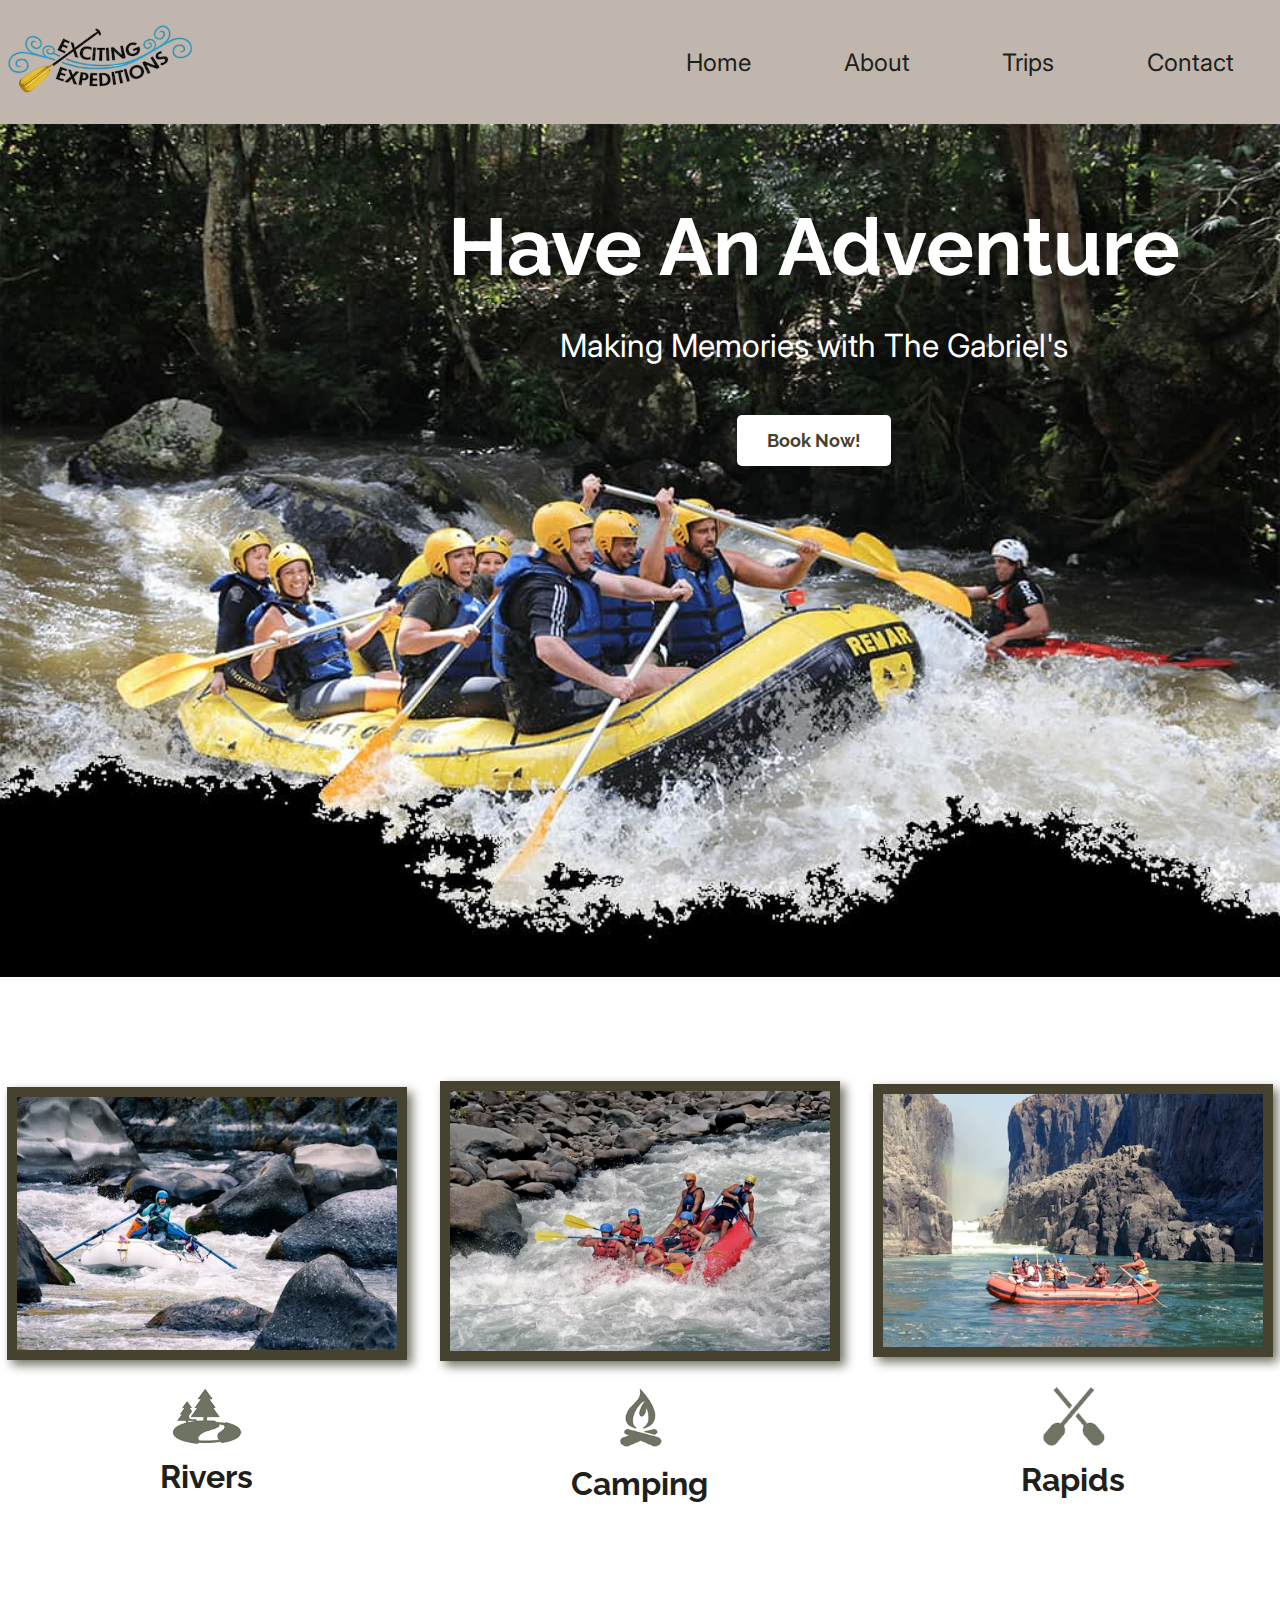
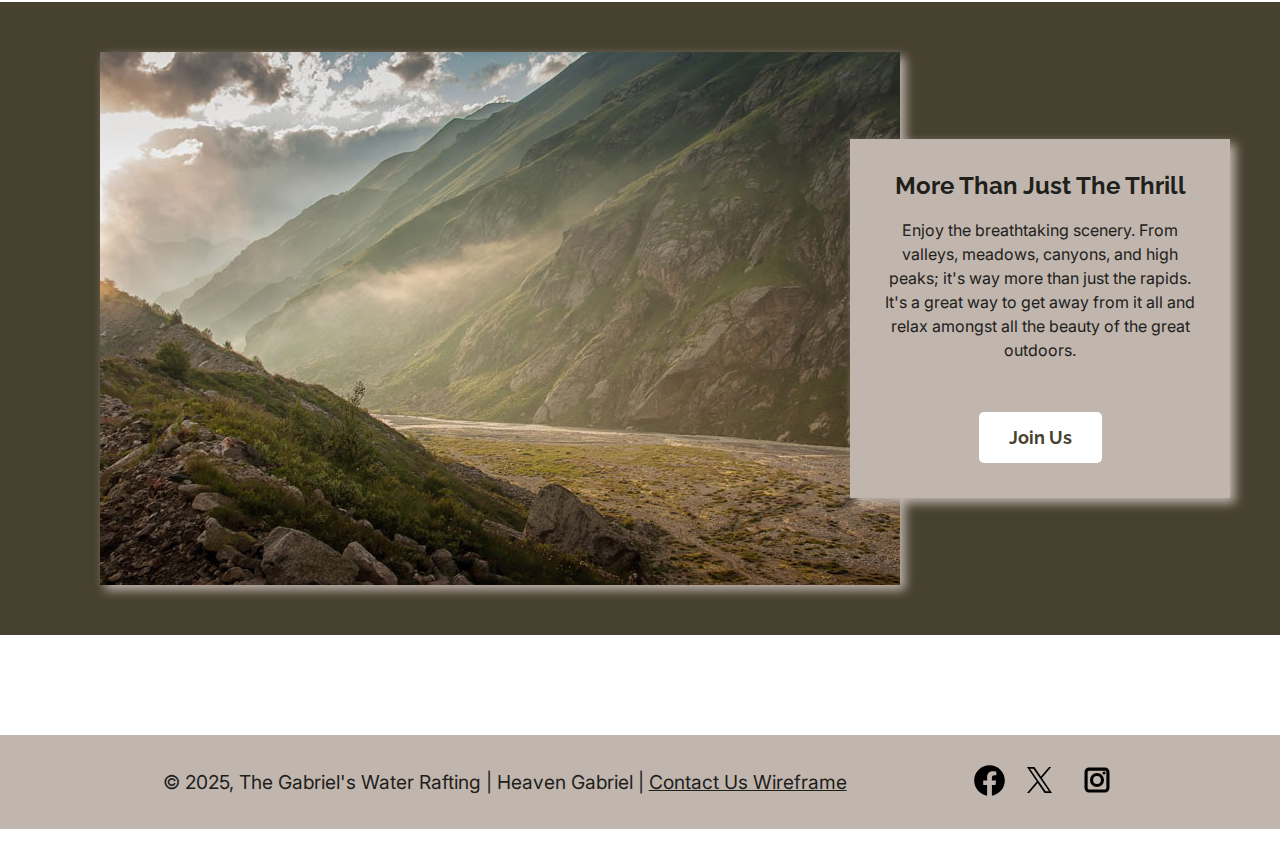
==== wwr/index.html @ 2c303a09 "feat: rafting homepage added" ====
<!DOCTYPE html>
<html lang="en">
  <head>
    <meta charset="utf-8">
    <meta name="viewport" content="width=device-width, initial-scale=1.0">
    <meta name="description" content="Heaven Gabriel's Rafting Home Page">
    <title>The Gabriel's | Home Page</title>
    <meta name="author" content="Heaven Gabriel">
    <link rel="preconnect" href="https://fonts.googleapis.com">
    <link rel="preconnect" href="https://fonts.gstatic.com" crossorigin>
    <link
      href="https://fonts.googleapis.com/css2?family=Inter:ital,opsz,wght@0,14..32,100..900;1,14..32,100..900&family=Raleway:ital,wght@0,100..900;1,100..900&display=swap"
      rel="stylesheet">
    <link rel="stylesheet" href="styles/rafting.css">
  </head>
  <body>
    <!-- Header Section -->
    <header>
      <div class="logo">
        <a href=""
          ><img src="images/excitingexpedition.png" alt="Logo" width="200"
        /></a>
      </div>

      <!-- Navigation Section -->
      <nav>
        <ul>
          <li><a href="index.html">Home</a></li>
          <li><a href="about.html">About</a></li>
          <li><a href="trips.html">Trips</a></li>
          <li><a href="contact.html">Contact</a></li>
        </ul>
      </nav>
    </header>
    <!-- End of Header Section -->

    <!-- Main Section -->
    <main>
            <!-- Hero Section -->
      <div class="hero__section">
        <div class="hero__section__image">
            <img src="images//heroImage.jpg" alt="">
        </div>
        
        <div class="hero__section__content" >
            <h1>Have An Adventure</h1>
            <p>Making Memories with The Gabriel's</p>
            <button class="cta">Book Now!</button>
        </div>
      </div>

      <!-- Home gallery section -->
      <div class="raft__info">
        <section class="raft__card">
            <img class="card-img" src="images/wwr1.avif" alt="river in forest"> 
           <div class="card__content">
            <img class="icon" src="images/river_icon.png" alt="river icon">
            <h2>Rivers</h2>
           </div>
        </section>
        <section class="raft__card">
            <img class="card-img" src="images/wwr2.avif" alt="tent in mountains">
           <div class="card__content">
            <img class="icon" src="images/fire_icon.png" alt="fire icon"> 
            <h2>Camping</h2>
           </div>
        </section>
        <section class="raft__card">
            <img class="card-img" src="images/wwr3.avif" alt="rafting boat">
            <div class="card__content">
            <img class="icon" src="images/oars.png" alt="oars icon">
            <h2>Rapids</h2>
        </section>
        </div>


        <div id="background">
            <img class="mountains" src="images/mountains.jpg" alt="Misty Mountains">
            <section class="msg"> 
                <h2>More Than Just The Thrill</h2>
                <p>Enjoy the breathtaking scenery. From valleys, meadows, canyons, and high peaks; it's way more than just the rapids. It's a great way to get away from it all and relax amongst all the beauty of the great outdoors.</p>
                <button class="cta">Join Us</button>
            </section>
        </div>
    </main>
    <!-- End of Main Section -->



    <!-- Footer Section -->
    <footer>
      <p>&copy; 2025, The Gabriel's Water Rafting | Heaven Gabriel | <a href="https://app.moqups.com/fZKimLrhTYaQrFvLYrQNrUBQn09xc5Cy/view/page/ad64222d5" target="_blank">Contact Us Wireframe</a></p>
      <nav class="sociallinks">
        <a href="https://facebook.com">
          <img src="images/facebook.svg" alt="Facebook" />
        </a>
        <a href="https://twitter.com">
          <img src="images/twitter.svg" alt="Twitter" />
        </a>
        <a href="https://instagram.com">
          <img src="images/instagram.svg" alt="Instagram" />
        </a>
      </nav>
    </footer>
    <!-- End of Footer Section -->
  </body>
</html>
---- wwr/styles/rafting.css ----
*,
*::before,
*::after {
  margin: 0;
  padding: 0;
  box-sizing: border-box;
}

:root {
  --primary-color: #20201a;
  --secondary-color: #907b60;
  --accent1-color: #c1b6ae;
  --accent2-color: #474130;
  --accent3-color: #e9d9c7;
  --heading-font: "Raleway", serif;
  --text-font: "Inter", serif;
}

h1,
h2,
h3,
h4,
h5,
h6,
figcaption {
  font-family: var(--heading-font);
  color: var(--primary-color);
}
body {
  max-width: 1400px;
  margin: 0 auto;
  font-family: var(--text-font);
}
a {
  text-decoration: none;
}

.cta{
    background-color: white;
    color: var(--accent2-color);
    text-decoration: none;
    font-size: 18px;
    padding: 15px 30px;
    margin-top: 50px;
    border-radius: 5px;
    font-weight: bold;
    border: none;
    outline: none;
    cursor: pointer;
}
.cta:hover{
  background-color: var(--accent3-color);
  color: var(--accent2-color);
}
/* 
==================
Header Section
==================
*/
header,
footer {
  background: var(--accent1-color);
}
header {
  display: grid;
  grid-template-columns: repeat(2, 1fr);
  align-items: center;
  justify-content: center;
  padding: 20px 0;
}
header nav ul {
  display: flex;
  justify-content: space-around;
}

header nav ul li {
  list-style-type: none;
}
header nav ul li a {
  font-size: 1.5rem;
  color: var(--primary-color);
}
header nav ul li a:hover {
  border-bottom: 1px solid #fff;
  padding-bottom: 4px;
}

/* 
==================
End of Header Section
==================
*/



/* 
======================
Home Page Section
======================
*/
.hero__section .hero__section__image{
  position: relative;
}
.hero__section .hero__section__content{
  position: absolute;
  top:200px;
  left:35%;
  text-align:center;
}
.hero__section .hero__section__content h1{
font-size: 5rem;
color:#fff;
margin-bottom: 2rem;
}
.hero__section .hero__section__content p{
font-size: 2rem;
color:#fff;
}
.hero__section .hero__section__image img{
  width:100% ;
}

.raft__info{
  display: grid;
  grid-template-columns: repeat(3, 1fr);
  justify-items: center;
  align-items: center;
  gap: 20px;
  margin: 100px 0;
}
.raft__card .card-img{
  width: 400px;
}
.card__content{
  display: flex;
  flex-direction: column;
  justify-content: center;
  align-items: center;
  gap:10px;
  margin-top: 20px;
}
.card__content h2{
  font-size: 2rem;
}
.icon{
  width:70px;
}

.card-img {
  border: 10px solid  var(--accent2-color);
  transition: transform .5s;
  box-shadow: 5px 5px 10px #6f7364;
}

.card-img:hover {
  opacity: .6;
  transform: scale(1.1);
}

#background{
  padding: 50px 100px;
  margin:100px 0;
  background: var(--accent2-color);
  display: flex;
  align-items: center;
  justify-content: center;
}
.mountains{
  box-shadow: 5px 5px 10px var(--accent1-color);
}
.msg {
  background-color:var(--accent1-color);
  color: var(--primary-color);
  line-height: 1.5em;
  padding: 35px;
  box-shadow: 5px 5px 10px var(--accent1-color);
  margin-top: -100px;
  text-align: center;
  margin:-50px;
}
.msg h2{
  padding-bottom: 20px;
}
/* 
======================
End of Home Page Section
======================
*/





/*
===================
Main Section
===================
*/
.hero {
  background: url("../images/heroImage.jpg") no-repeat;
  background-size: cover;
  background-position: center;
  object-fit: fill;
  display: flex;
  justify-content: center;
  align-items: center;
  flex-direction: column;
}


.hero h1 {
  color: #fff;
  background-color: #56503fc4;
  font-size: 4.5rem;
  padding: 10px;
  text-align: center;
  margin-top: 30px;
  width: 100%;
}
.address h2{
  margin-bottom: 2rem;
}
.address p{
  line-height: 50px;
}
main article {
  display: flex;
  justify-content: center;
  align-items: center;
  flex-direction: row-reverse;
  gap: 20px;
  margin: 50px;
  padding: 30px;
  width: 1000px;
  color: #fff;
  line-height: 25px;
  background-color: #56503fc4;
  font-size: 1.2rem;
}

main article img {
  width: 300px;
  float: right;
}

.history h2,
.adventure h2 {
  margin: 20px 0;
  text-align: center;
  font-size: 2rem;
}

.history .history__content {
  display: flex;
  align-items: center;
  gap: 30px;
}
.history .history__content p {
  line-height: 2;
}
.history .history__content img {
  width: 250px;
  box-shadow: rgba(0, 0, 0, 0.15) 1.95px 1.95px 2.6px;

}

.adventure{
  margin-top: 50px;
}
.adventure .adventure__gallery {
  display: flex;
  gap: 20px;
}
.adventure .adventure__gallery figure img {
  width: 100%;
  height: auto;
}


/* 
=====================
Contact Section
=====================
*/
.contact{
  padding:0 4rem;

}
.contact h1{
margin: 4rem 0;
text-align: center;
font-size: 4.5rem;
}
.company-info {
  margin-bottom: 2rem;
}
.company-info h2{
  font-size: 3rem;
  margin: 2rem 0;
}
.company-info p {
  margin: 0.5rem 0;
}

.map iframe {
  width: 100%;
  height: 300px;
  border: 1px solid #ccc;
  margin: 2rem 0;
}

/* Employee Profiles */
.employee-profiles {
  margin-bottom: 2rem;
}
.employee-profiles h2, .contact-form h2{
  font-size: 3rem;
  margin: 3rem 0;
  text-align: center;
}

.employees {
  display: flex;
  justify-content: space-around;
  flex-wrap: wrap;
}

.employees figure {
  text-align: center;
  margin: 1rem;
}

.employees img {
  width: 300px;
  height: 300px;
  border-radius: 50%;
  object-fit: cover;
}

.employees figcaption {
  margin-top: 1rem;
  font-weight: bold;
}
/* Form Section */
form {
  max-width: 1000px;
  margin: 0 auto;
  padding: 4rem;
  box-shadow: rgba(0, 0, 0, 0.15) 1.95px 1.95px 2.6px;
  border-radius: 0.5rem;
  background-color: var(--accent1-color);
  color: #000;
  display: grid;
}

.form-item {
  display: grid;
  align-items: center;
}


fieldset {
  display: grid;
  align-items: center;
  grid-gap: 0.5rem;
  margin: 2rem;
  border: 1px solid rgb(0 0 0 / 0.2);
  padding: 2rem;
  font-size: 1.2rem;
}

legend {
  padding: 0.5rem;
  color: var(--primary-color);
  font-size: 1.3em;
  font-weight: bold;
}
label,
input,
button,
select,
textarea {
  font-family: var(--heading-font);
}
label {
  margin: 1rem 0;
  padding-right: 1rem;
}

input,
select,
textarea {
  padding: 0.5rem;
  font-size: 1.1rem;
  border: none;
  outline: none;
}
.radio__button .radio__btn{
  line-height: 50px;
}
input[type="radio"]{
  height: 15px;
  width: 15px;
  vertical-align: middle;
}
input[type="checkbox"] {
  width: 22px;
  height: 22px;
  vertical-align: bottom;
}
.news{
  margin: 1rem 0;
}

button[type="submit"] {
  background-color: var(--primary-color);
  margin: 1rem;
  color: #fff;
  border: none;
  border-radius: 0.5rem;
  padding: 0.75rem;
  font-size: 1.2rem;
  cursor: pointer;
}

button[type="submit"]:hover {
  background-color: var(--accent2-color);
}

/*
===================
End of Main Section
===================
*/


/*
===================
Footer Section
===================
*/
footer {
  display: grid;
  grid-template-columns: 6fr 2fr 1fr;
  justify-items: end;
  align-items: center;
  padding: 20px;
  margin: 20px 0;
}

footer nav {
  display: flex;
  justify-content: center;
  align-items: center;
  gap: 20px;
}
footer a{
    color: var(--primary-color);
    text-decoration: underline;
}
footer nav a:nth-child(1) img {
  width: 35px;
}
footer nav a:nth-child(2) img {
  width: 25px;
}
footer nav a:nth-child(3) img {
  width: 50px;
}

footer p {
  color: var(--primary-color);
  font-size: 1.2rem;
}
/*
===================
End of Footer Section
===================
*/
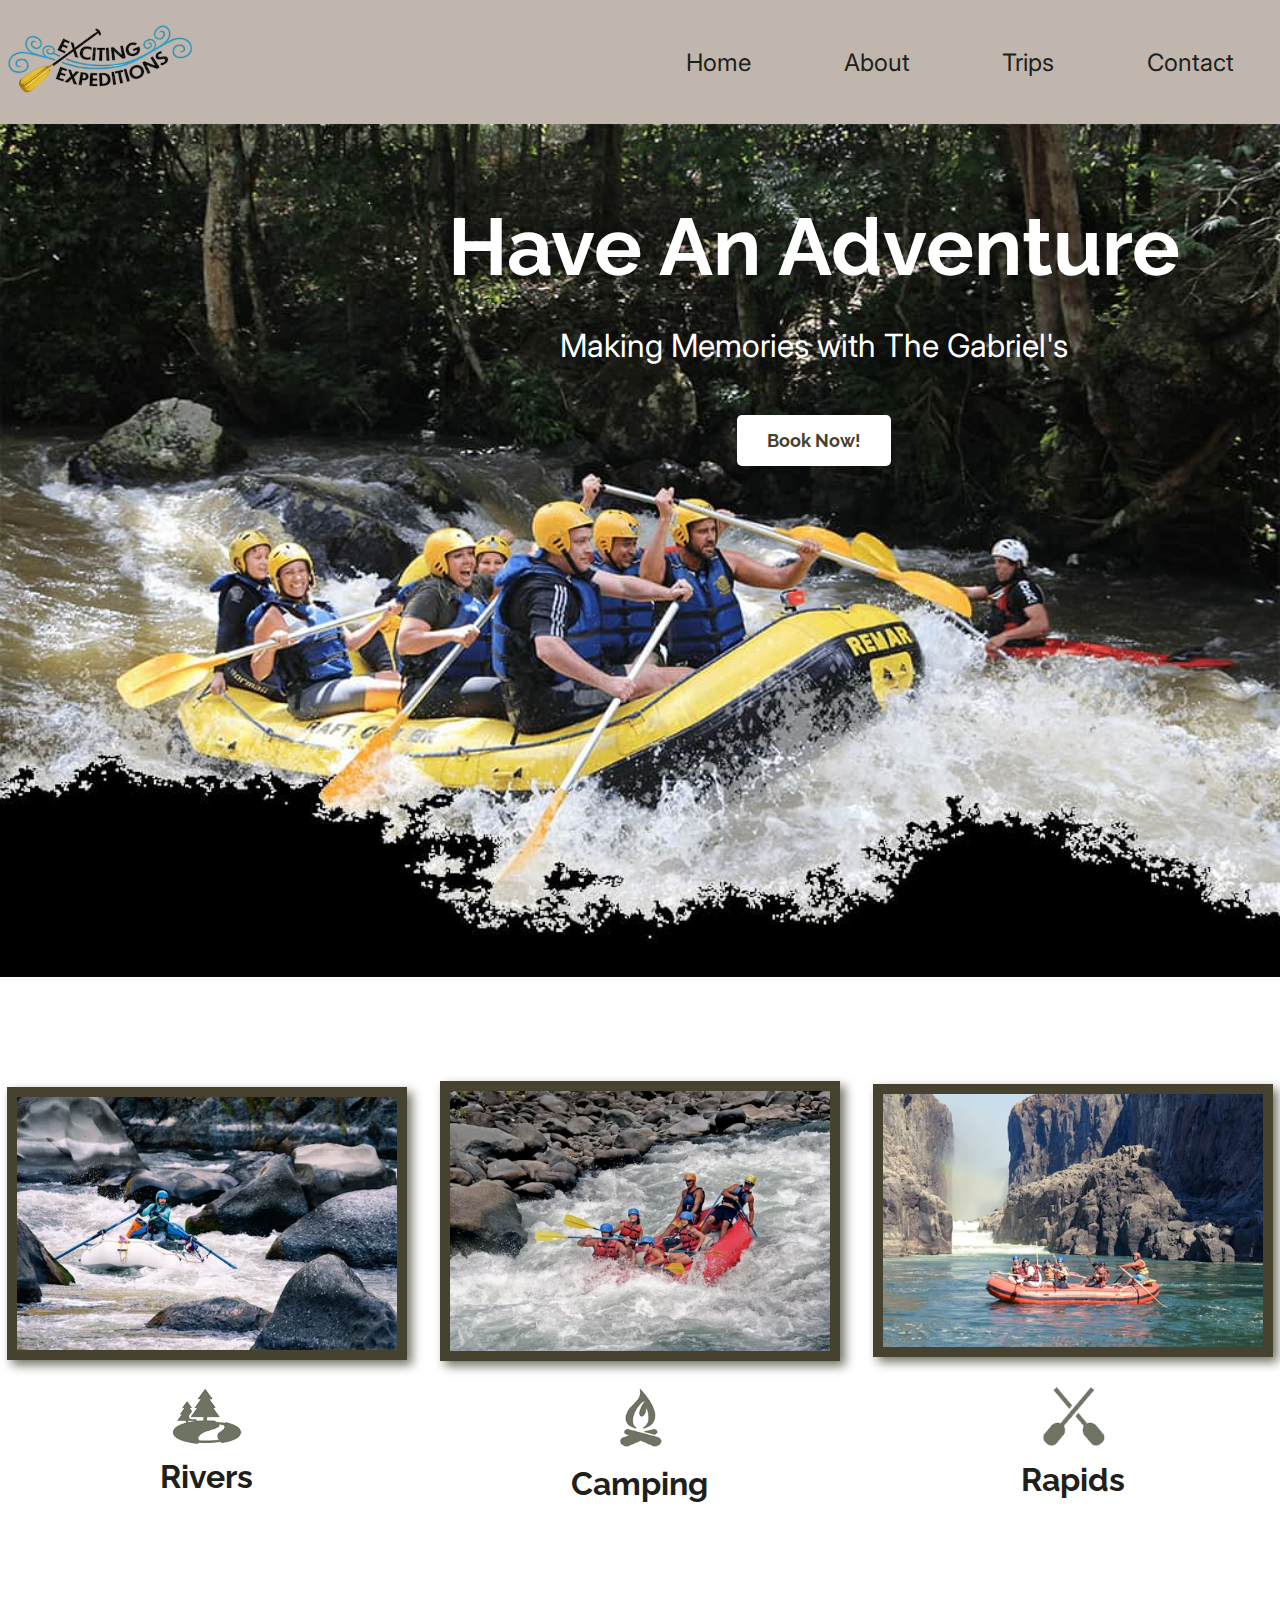
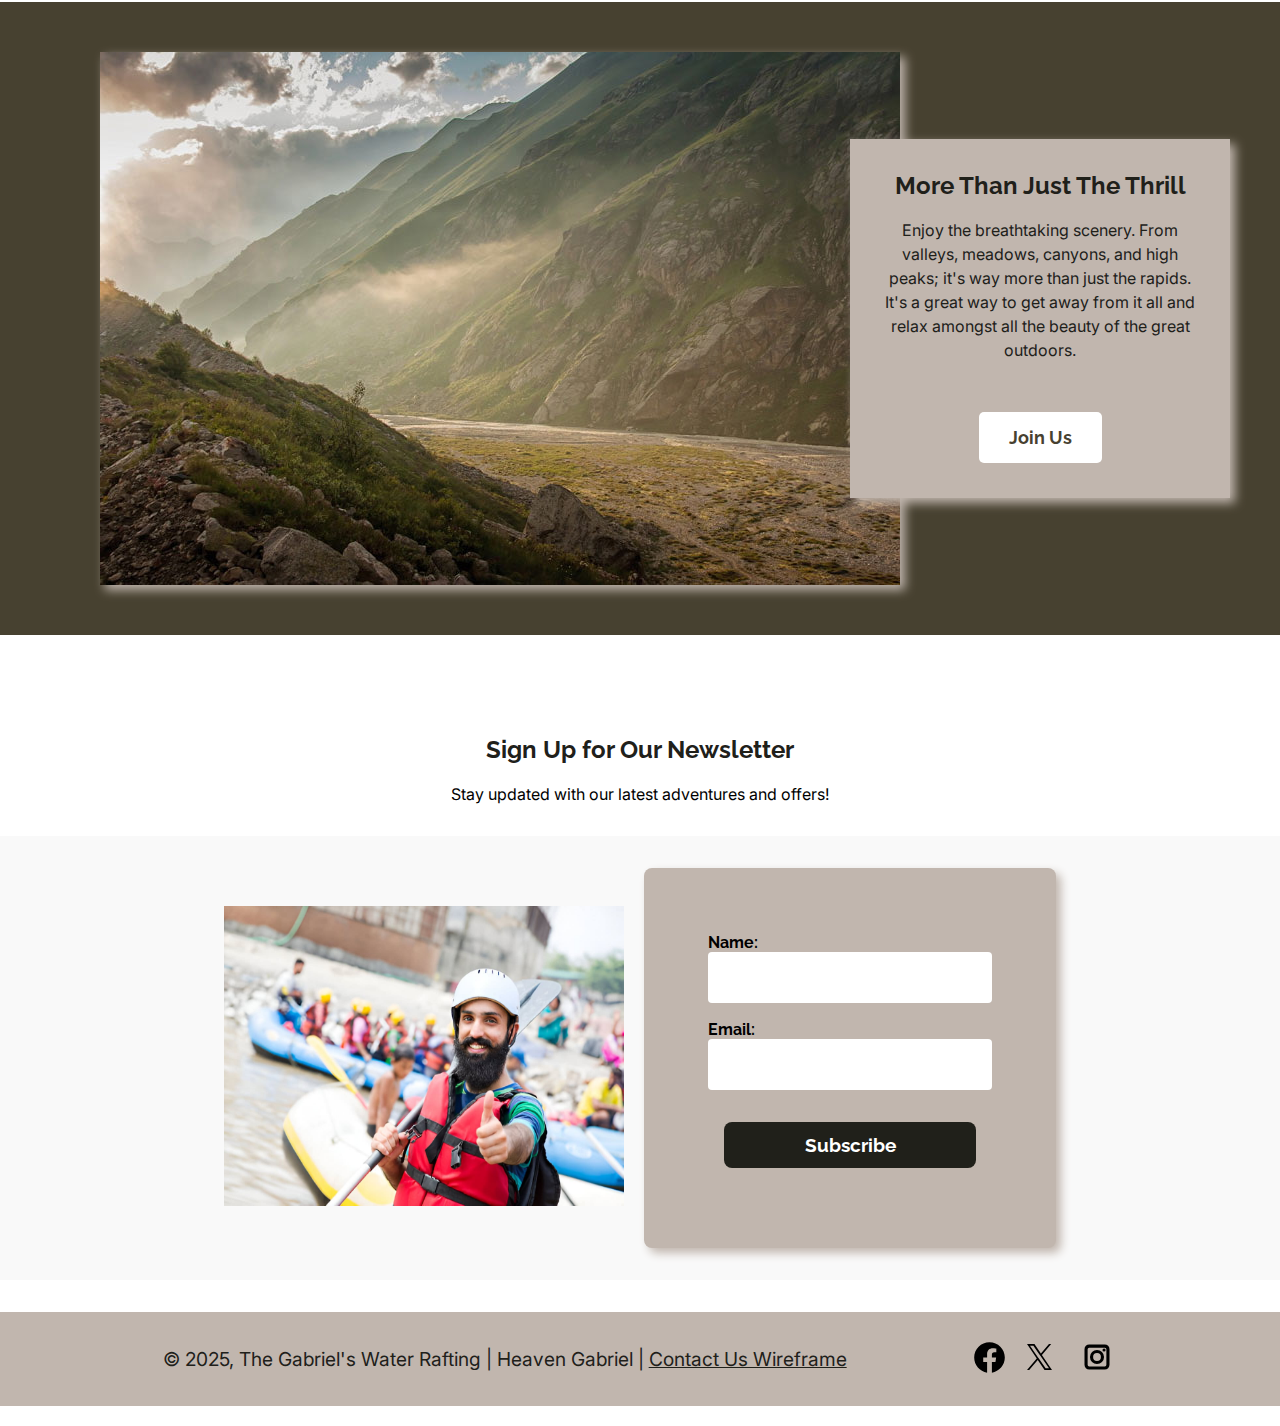
==== commit 1377d067: "feat: rafting homepage added" ====
--- a/wwr/index.html
+++ b/wwr/index.html
@@ -36,60 +36,104 @@
 
     <!-- Main Section -->
     <main>
-            <!-- Hero Section -->
+      <!-- Hero Section -->
       <div class="hero__section">
         <div class="hero__section__image">
-            <img src="images//heroImage.jpg" alt="">
+          <img src="images//heroImage.jpg" alt="" />
         </div>
-        
-        <div class="hero__section__content" >
-            <h1>Have An Adventure</h1>
-            <p>Making Memories with The Gabriel's</p>
-            <button class="cta">Book Now!</button>
+
+        <div class="hero__section__content">
+          <h1>Have An Adventure</h1>
+          <p>Making Memories with The Gabriel's</p>
+            <a href="trips.html"> <button class="cta"> Book Now!</button></a>
         </div>
       </div>
 
       <!-- Home gallery section -->
       <div class="raft__info">
         <section class="raft__card">
-            <img class="card-img" src="images/wwr1.avif" alt="river in forest"> 
-           <div class="card__content">
-            <img class="icon" src="images/river_icon.png" alt="river icon">
+          <img class="card-img" src="images/wwr1.avif" alt="river in forest" />
+          <div class="card__content">
+            <img class="icon" src="images/river_icon.png" alt="river icon" />
             <h2>Rivers</h2>
-           </div>
+          </div>
         </section>
         <section class="raft__card">
-            <img class="card-img" src="images/wwr2.avif" alt="tent in mountains">
-           <div class="card__content">
-            <img class="icon" src="images/fire_icon.png" alt="fire icon"> 
+          <img
+            class="card-img"
+            src="images/wwr2.avif"
+            alt="tent in mountains"
+          />
+          <div class="card__content">
+            <img class="icon" src="images/fire_icon.png" alt="fire icon" />
             <h2>Camping</h2>
-           </div>
+          </div>
         </section>
         <section class="raft__card">
-            <img class="card-img" src="images/wwr3.avif" alt="rafting boat">
-            <div class="card__content">
-            <img class="icon" src="images/oars.png" alt="oars icon">
+          <img class="card-img" src="images/wwr3.avif" alt="rafting boat" />
+          <div class="card__content">
+            <img class="icon" src="images/oars.png" alt="oars icon" />
             <h2>Rapids</h2>
+          </div>
         </section>
+      </div>
+
+      <div id="background">
+        <img
+          class="mountains"
+          src="images/mountains.jpg"
+          alt="Misty Mountains"
+        />
+        <section class="msg">
+          <h2>More Than Just The Thrill</h2>
+          <p>
+            Enjoy the breathtaking scenery. From valleys, meadows, canyons, and
+            high peaks; it's way more than just the rapids. It's a great way to
+            get away from it all and relax amongst all the beauty of the great
+            outdoors.
+          </p>
+         <a href="trips.html"> <button class="cta">Join Us</button></a>
+        </section>
+      </div>
+
+      <!-- Newsletter Sign-Up Form Section -->
+       <section class="sign__up">
+        <h2>Sign Up for Our Newsletter</h2>
+        <p>Stay updated with our latest adventures and offers!</p>
+        <div class="newsletter">
+            <div class="sign__up__image">
+             <img src="images/signup.jpg" alt="">
+            </div>
+     
+            <div class="sign__up__content">
+             <form>
+               <div class="form-group">
+                 <label for="name">Name:</label>
+                 <input type="text" id="name" name="name" required>
+               </div>
+               <div class="form-group">
+                 <label for="email">Email:</label>
+                 <input type="email" id="email" name="email" required>
+               </div>
+               <button type="submit" class="cta">Subscribe</button>
+             </form>
+            </div>
         </div>
+        </section>
 
-
-        <div id="background">
-            <img class="mountains" src="images/mountains.jpg" alt="Misty Mountains">
-            <section class="msg"> 
-                <h2>More Than Just The Thrill</h2>
-                <p>Enjoy the breathtaking scenery. From valleys, meadows, canyons, and high peaks; it's way more than just the rapids. It's a great way to get away from it all and relax amongst all the beauty of the great outdoors.</p>
-                <button class="cta">Join Us</button>
-            </section>
-        </div>
     </main>
     <!-- End of Main Section -->
 
-
-
     <!-- Footer Section -->
     <footer>
-      <p>&copy; 2025, The Gabriel's Water Rafting | Heaven Gabriel | <a href="https://app.moqups.com/fZKimLrhTYaQrFvLYrQNrUBQn09xc5Cy/view/page/ad64222d5" target="_blank">Contact Us Wireframe</a></p>
+      <p>
+        &copy; 2025, The Gabriel's Water Rafting | Heaven Gabriel |
+        <a
+          href="https://app.moqups.com/fZKimLrhTYaQrFvLYrQNrUBQn09xc5Cy/view/page/ad64222d5"
+          target="_blank"
+          >Contact Us Wireframe</a
+        >
+      </p>
       <nav class="sociallinks">
         <a href="https://facebook.com">
           <img src="images/facebook.svg" alt="Facebook" />
@@ -104,4 +148,4 @@
     </footer>
     <!-- End of Footer Section -->
   </body>
-</html>
+</html>--- a/wwr/styles/rafting.css
+++ b/wwr/styles/rafting.css
@@ -433,7 +433,51 @@
 ===================
 */
 
-
+/* News Letter */
+.sign__up{
+  text-align: center;
+
+}
+.sign__up h2{
+  margin-bottom: 20px;
+}
+
+.newsletter {
+  display: flex;
+  align-items: center;
+  justify-content: center;
+  gap: 20px;
+  padding: 2rem;
+  background-color: #f9f9f9;
+  margin: 2rem 0;
+}
+.newsletter .sign__up__image img{
+  width: 400px;
+  height: 300px;
+}
+
+.newsletter form {
+  box-shadow: 5px 5px 10px var(--accent1-color);
+ width: 100%;
+}
+
+.form-group {
+  margin-bottom: 1rem;
+  text-align: left;
+}
+
+.form-group label {
+  margin-bottom: 1rem;
+  font-weight: bold;
+}
+
+.form-group input {
+  width: 100%;
+  padding: 1rem .5rem;
+  font-size: 1rem;
+  border-radius: 4px;
+
+}
 /*
 ===================
 Footer Section
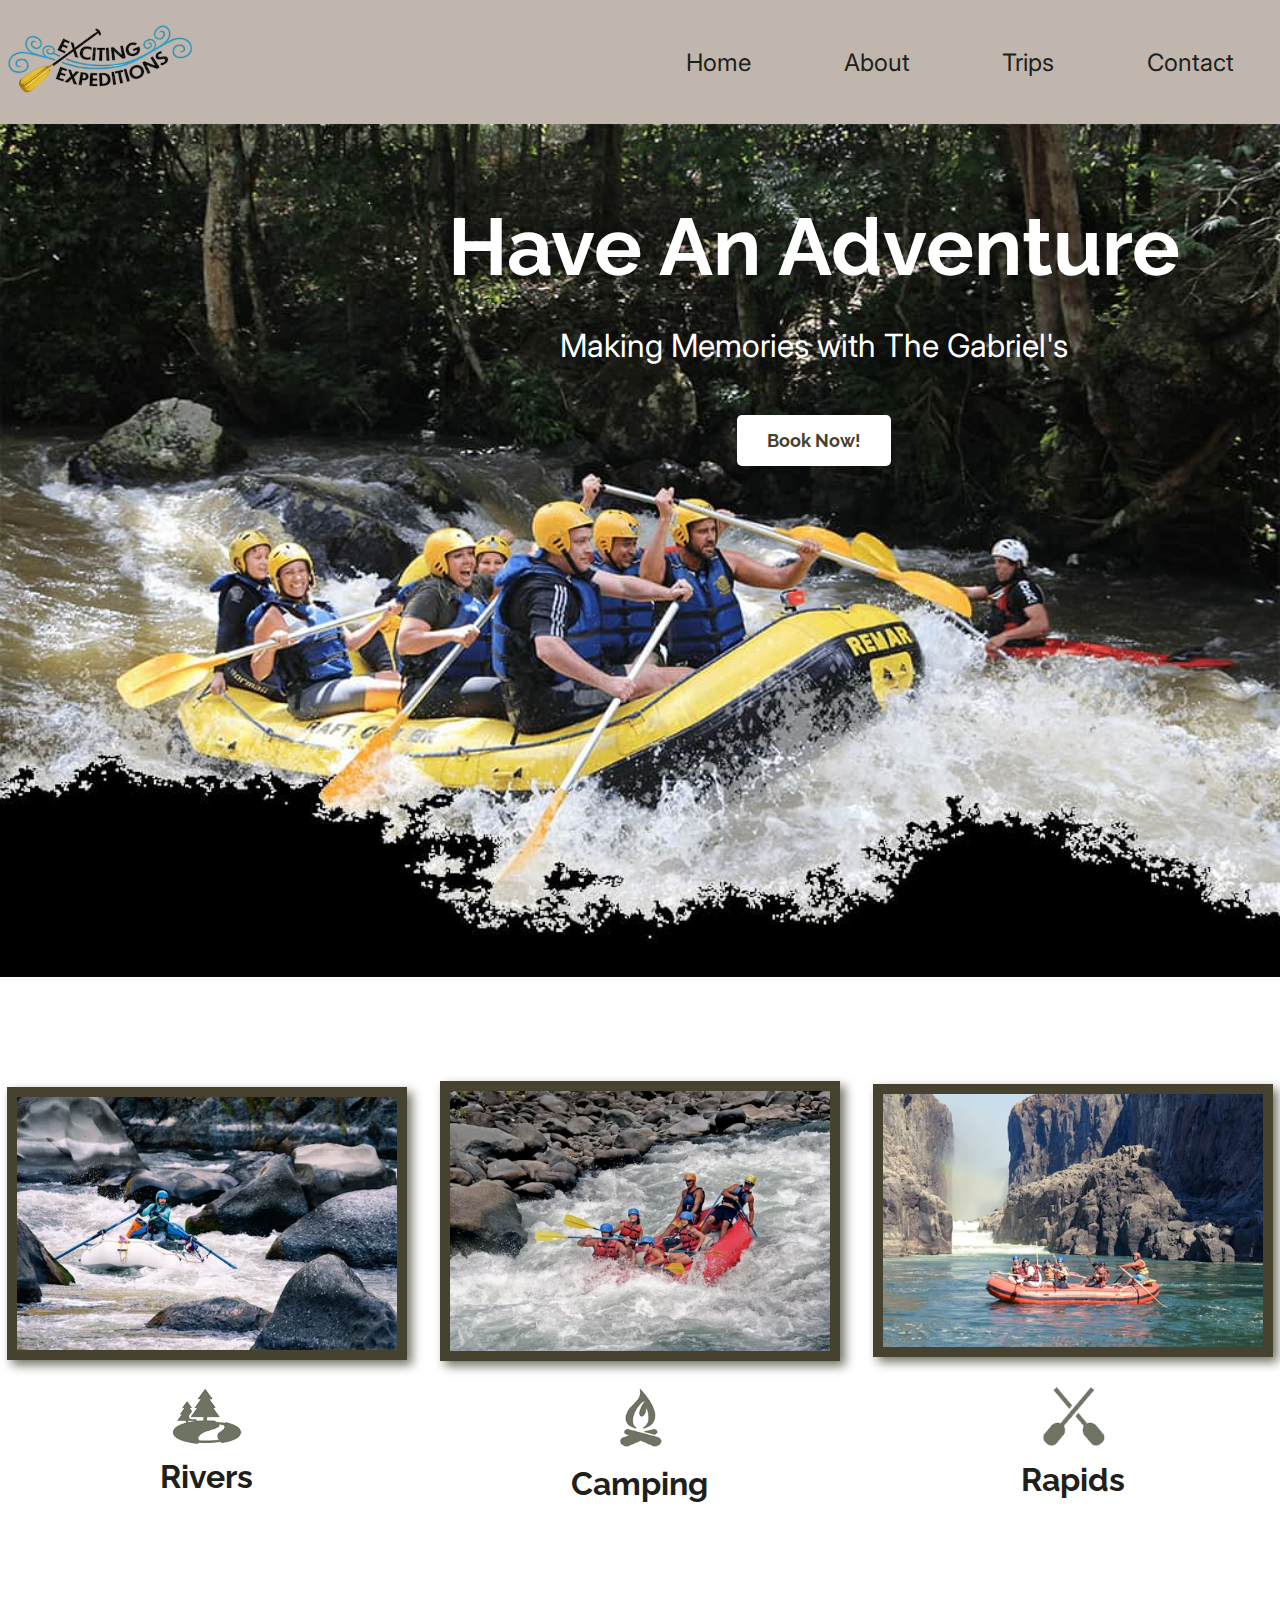
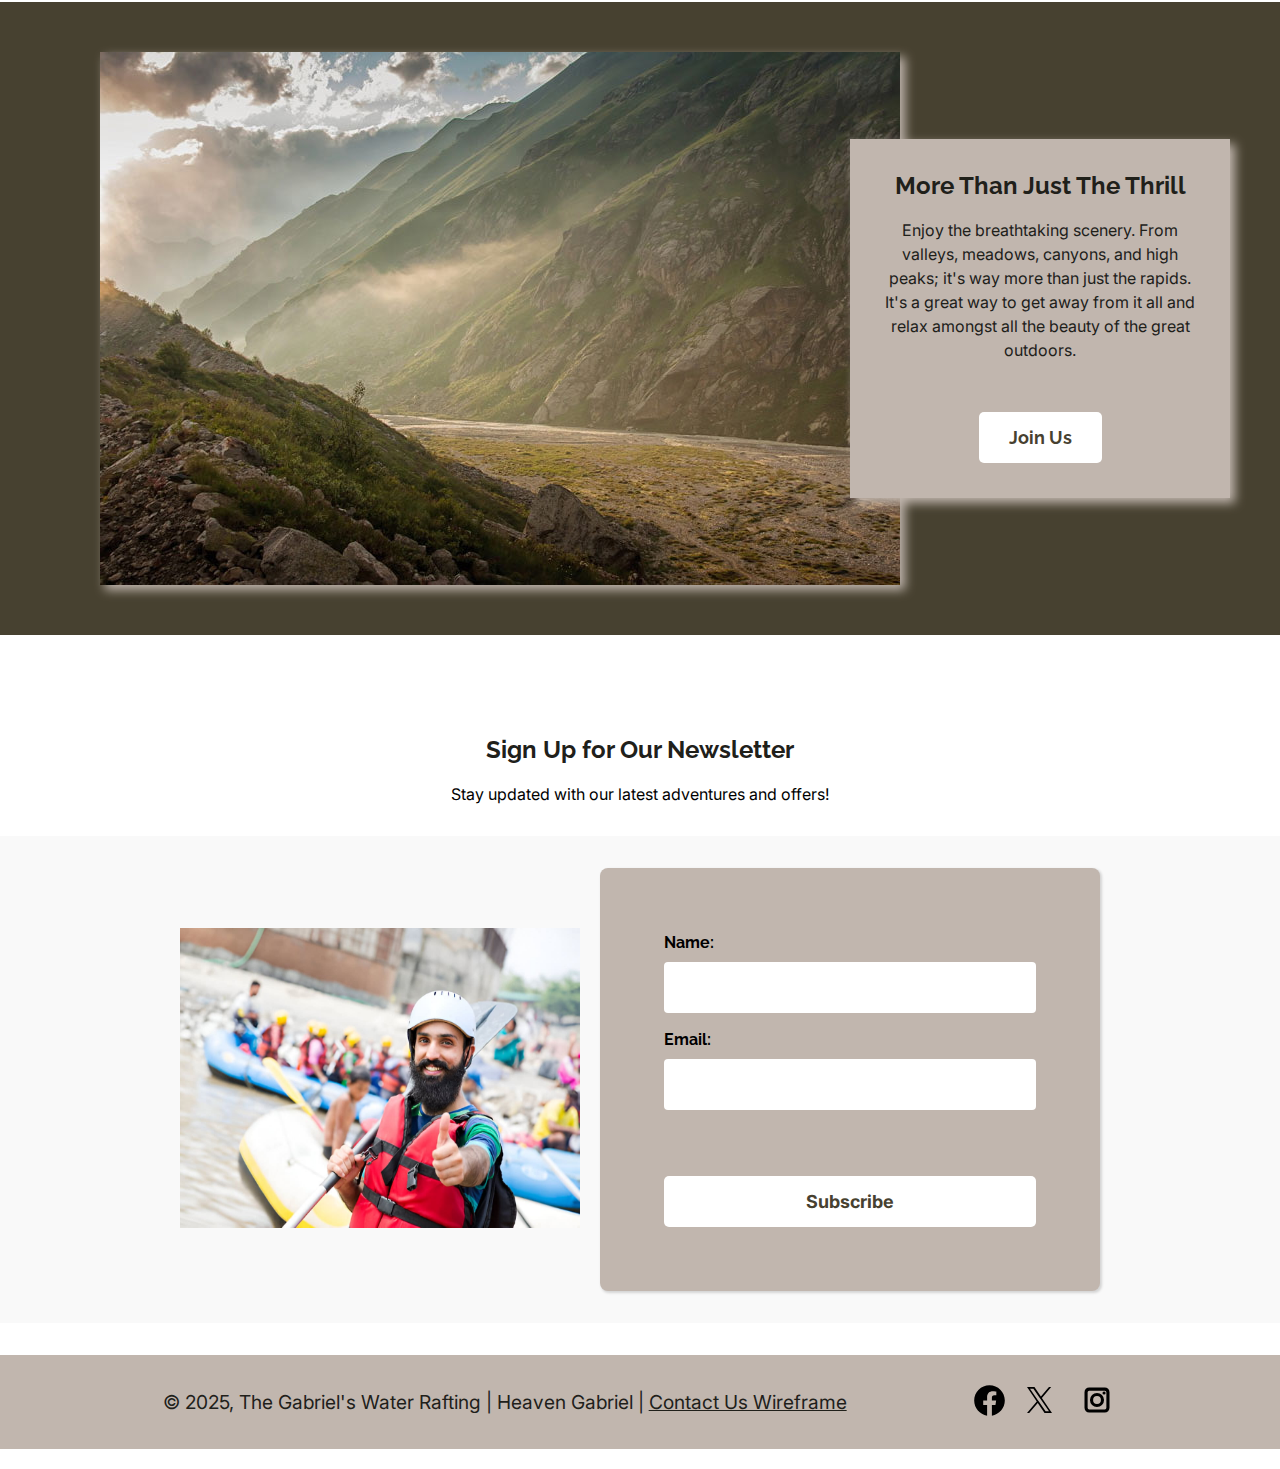
==== commit c3db15dc: "feat: rafting homepage added" ====
--- a/wwr/index.html
+++ b/wwr/index.html
@@ -115,7 +115,7 @@
                  <label for="email">Email:</label>
                  <input type="email" id="email" name="email" required>
                </div>
-               <button type="submit" class="cta">Subscribe</button>
+               <a href="" class="cta">Subscribe</a>
              </form>
             </div>
         </div>
--- a/wwr/styles/rafting.css
+++ b/wwr/styles/rafting.css
@@ -35,20 +35,20 @@
   text-decoration: none;
 }
 
-.cta{
-    background-color: white;
-    color: var(--accent2-color);
-    text-decoration: none;
-    font-size: 18px;
-    padding: 15px 30px;
-    margin-top: 50px;
-    border-radius: 5px;
-    font-weight: bold;
-    border: none;
-    outline: none;
-    cursor: pointer;
-}
-.cta:hover{
+.cta {
+  background-color: white;
+  color: var(--accent2-color);
+  text-decoration: none;
+  font-size: 18px;
+  padding: 15px 30px;
+  margin-top: 50px;
+  border-radius: 5px;
+  font-weight: bold;
+  border: none;
+  outline: none;
+  cursor: pointer;
+}
+.cta:hover {
   background-color: var(--accent3-color);
   color: var(--accent2-color);
 }
@@ -91,36 +91,34 @@
 ==================
 */
 
-
-
 /* 
 ======================
 Home Page Section
 ======================
 */
-.hero__section .hero__section__image{
+.hero__section .hero__section__image {
   position: relative;
 }
-.hero__section .hero__section__content{
+.hero__section .hero__section__content {
   position: absolute;
-  top:200px;
-  left:35%;
-  text-align:center;
-}
-.hero__section .hero__section__content h1{
-font-size: 5rem;
-color:#fff;
-margin-bottom: 2rem;
-}
-.hero__section .hero__section__content p{
-font-size: 2rem;
-color:#fff;
-}
-.hero__section .hero__section__image img{
-  width:100% ;
-}
-
-.raft__info{
+  top: 200px;
+  left: 35%;
+  text-align: center;
+}
+.hero__section .hero__section__content h1 {
+  font-size: 5rem;
+  color: #fff;
+  margin-bottom: 2rem;
+}
+.hero__section .hero__section__content p {
+  font-size: 2rem;
+  color: #fff;
+}
+.hero__section .hero__section__image img {
+  width: 100%;
+}
+
+.raft__info {
   display: grid;
   grid-template-columns: repeat(3, 1fr);
   justify-items: center;
@@ -128,57 +126,57 @@
   gap: 20px;
   margin: 100px 0;
 }
-.raft__card .card-img{
+.raft__card .card-img {
   width: 400px;
 }
-.card__content{
+.card__content {
   display: flex;
   flex-direction: column;
   justify-content: center;
   align-items: center;
-  gap:10px;
+  gap: 10px;
   margin-top: 20px;
 }
-.card__content h2{
+.card__content h2 {
   font-size: 2rem;
 }
-.icon{
-  width:70px;
+.icon {
+  width: 70px;
 }
 
 .card-img {
-  border: 10px solid  var(--accent2-color);
-  transition: transform .5s;
+  border: 10px solid var(--accent2-color);
+  transition: transform 0.5s;
   box-shadow: 5px 5px 10px #6f7364;
 }
 
 .card-img:hover {
-  opacity: .6;
+  opacity: 0.6;
   transform: scale(1.1);
 }
 
-#background{
+#background {
   padding: 50px 100px;
-  margin:100px 0;
+  margin: 100px 0;
   background: var(--accent2-color);
   display: flex;
   align-items: center;
   justify-content: center;
 }
-.mountains{
+.mountains {
   box-shadow: 5px 5px 10px var(--accent1-color);
 }
 .msg {
-  background-color:var(--accent1-color);
+  background-color: var(--accent1-color);
   color: var(--primary-color);
   line-height: 1.5em;
   padding: 35px;
   box-shadow: 5px 5px 10px var(--accent1-color);
   margin-top: -100px;
   text-align: center;
-  margin:-50px;
-}
-.msg h2{
+  margin: -50px;
+}
+.msg h2 {
   padding-bottom: 20px;
 }
 /* 
@@ -186,10 +184,6 @@
 End of Home Page Section
 ======================
 */
-
-
-
-
 
 /*
 ===================
@@ -207,7 +201,6 @@
   flex-direction: column;
 }
 
-
 .hero h1 {
   color: #fff;
   background-color: #56503fc4;
@@ -217,10 +210,10 @@
   margin-top: 30px;
   width: 100%;
 }
-.address h2{
+.address h2 {
   margin-bottom: 2rem;
 }
-.address p{
+.address p {
   line-height: 50px;
 }
 main article {
@@ -261,10 +254,9 @@
 .history .history__content img {
   width: 250px;
   box-shadow: rgba(0, 0, 0, 0.15) 1.95px 1.95px 2.6px;
-
-}
-
-.adventure{
+}
+
+.adventure {
   margin-top: 50px;
 }
 .adventure .adventure__gallery {
@@ -275,26 +267,24 @@
   width: 100%;
   height: auto;
 }
-
 
 /* 
 =====================
 Contact Section
 =====================
 */
-.contact{
-  padding:0 4rem;
-
-}
-.contact h1{
-margin: 4rem 0;
-text-align: center;
-font-size: 4.5rem;
+.contact {
+  padding: 0 4rem;
+}
+.contact h1 {
+  margin: 4rem 0;
+  text-align: center;
+  font-size: 4.5rem;
 }
 .company-info {
   margin-bottom: 2rem;
 }
-.company-info h2{
+.company-info h2 {
   font-size: 3rem;
   margin: 2rem 0;
 }
@@ -313,7 +303,8 @@
 .employee-profiles {
   margin-bottom: 2rem;
 }
-.employee-profiles h2, .contact-form h2{
+.employee-profiles h2,
+.contact-form h2 {
   font-size: 3rem;
   margin: 3rem 0;
   text-align: center;
@@ -358,7 +349,6 @@
   align-items: center;
 }
 
-
 fieldset {
   display: grid;
   align-items: center;
@@ -395,10 +385,10 @@
   border: none;
   outline: none;
 }
-.radio__button .radio__btn{
+.radio__button .radio__btn {
   line-height: 50px;
 }
-input[type="radio"]{
+input[type="radio"] {
   height: 15px;
   width: 15px;
   vertical-align: middle;
@@ -408,7 +398,7 @@
   height: 22px;
   vertical-align: bottom;
 }
-.news{
+.news {
   margin: 1rem 0;
 }
 
@@ -434,11 +424,10 @@
 */
 
 /* News Letter */
-.sign__up{
-  text-align: center;
-
-}
-.sign__up h2{
+.sign__up {
+  text-align: center;
+}
+.sign__up h2 {
   margin-bottom: 20px;
 }
 
@@ -451,16 +440,13 @@
   background-color: #f9f9f9;
   margin: 2rem 0;
 }
-.newsletter .sign__up__image img{
+.newsletter .sign__up__image img {
   width: 400px;
   height: 300px;
 }
-
-.newsletter form {
-  box-shadow: 5px 5px 10px var(--accent1-color);
- width: 100%;
-}
-
+.newsletter .sign__up__content{
+  width: 500px;
+}
 .form-group {
   margin-bottom: 1rem;
   text-align: left;
@@ -473,10 +459,12 @@
 
 .form-group input {
   width: 100%;
-  padding: 1rem .5rem;
+  padding: 1rem 0.5rem;
   font-size: 1rem;
   border-radius: 4px;
-
+  border: none;
+  outline: none;
+  margin-top: 10px;
 }
 /*
 ===================
@@ -498,9 +486,9 @@
   align-items: center;
   gap: 20px;
 }
-footer a{
-    color: var(--primary-color);
-    text-decoration: underline;
+footer a {
+  color: var(--primary-color);
+  text-decoration: underline;
 }
 footer nav a:nth-child(1) img {
   width: 35px;
@@ -520,4 +508,4 @@
 ===================
 End of Footer Section
 ===================
-*/+*/
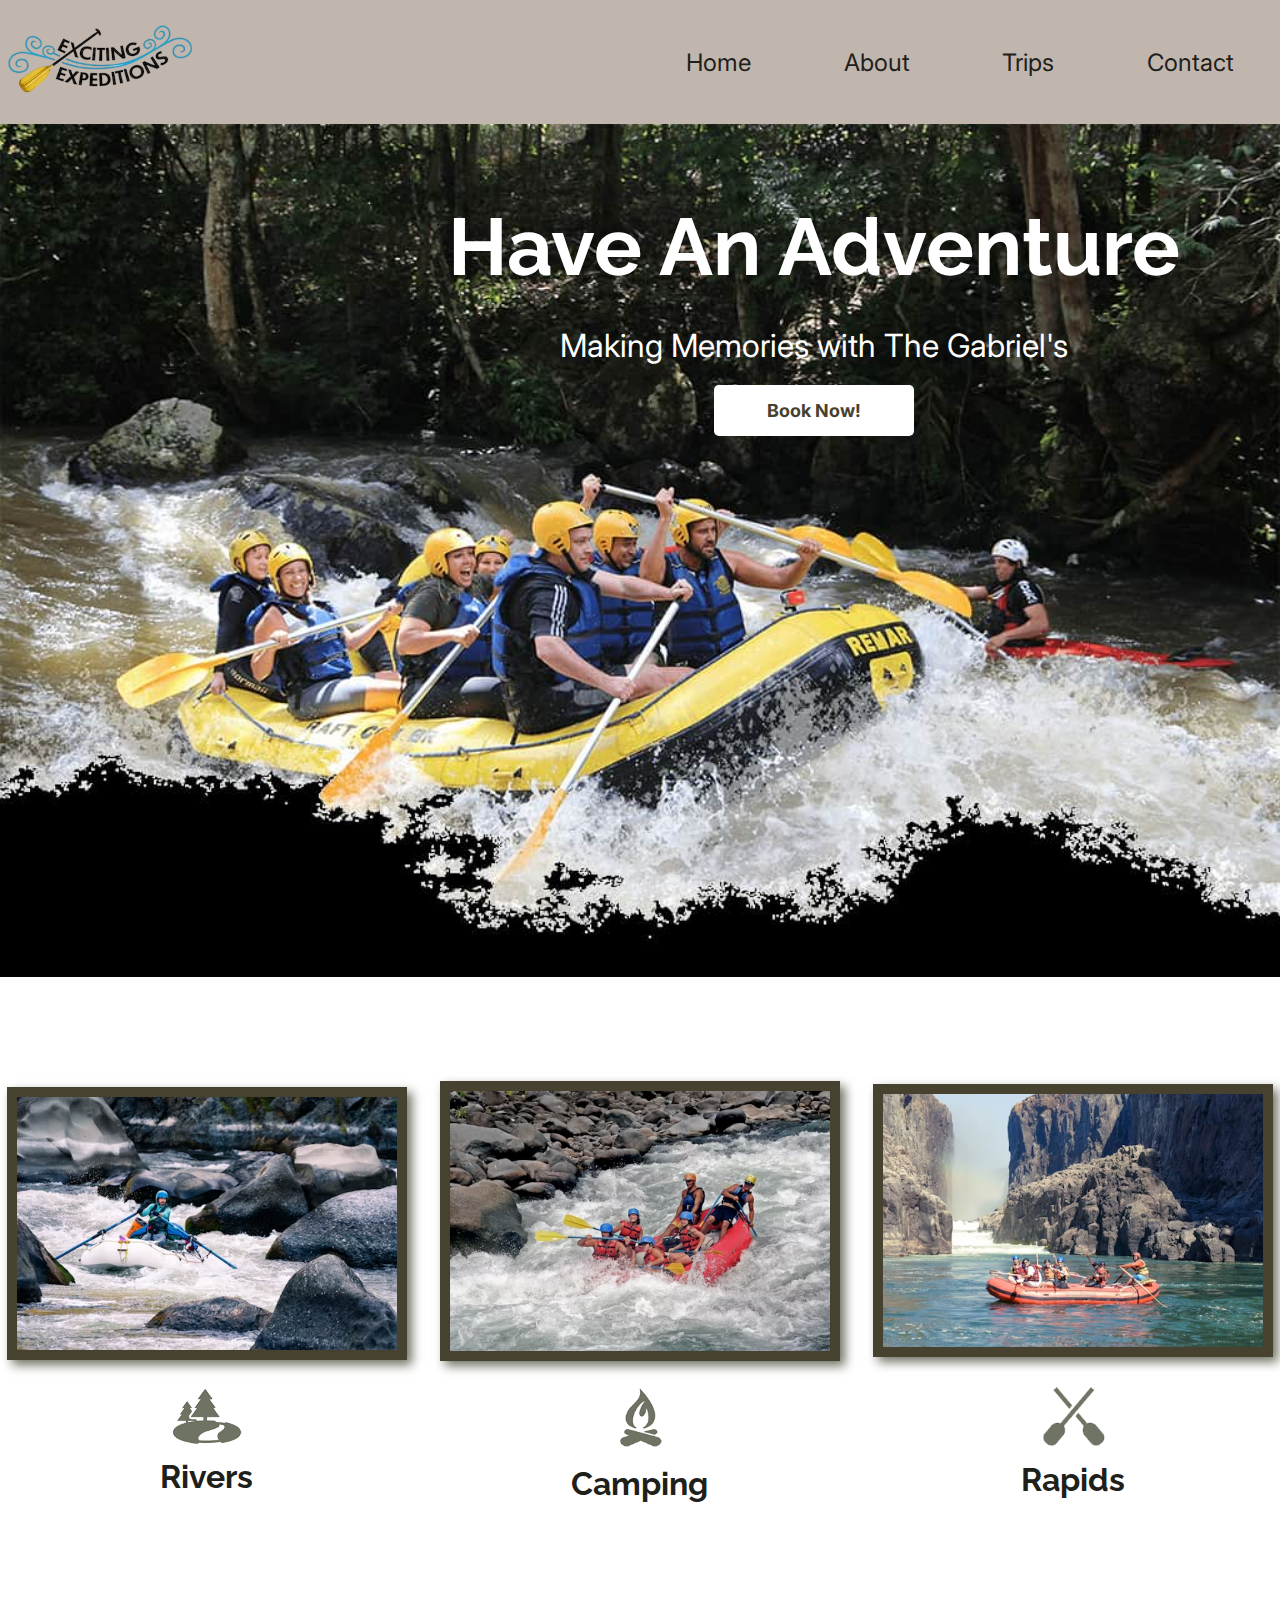
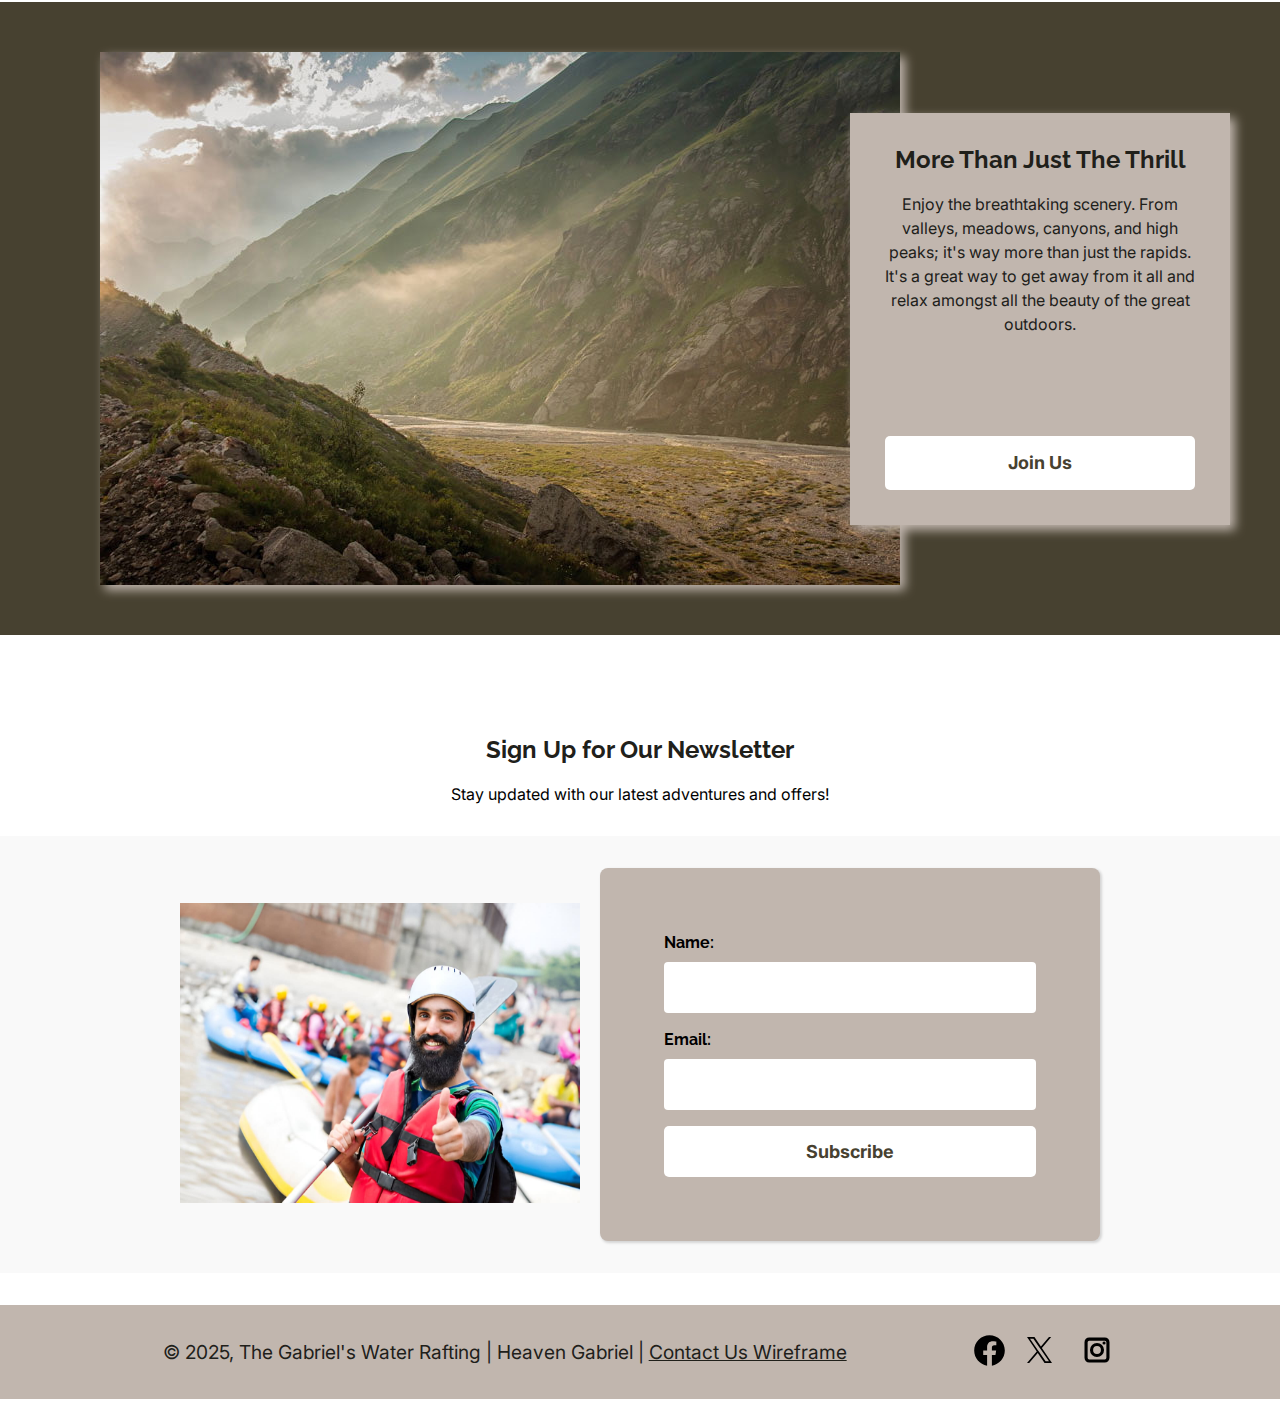
==== commit 624036eb: "chore: clean up code" ====
--- a/wwr/index.html
+++ b/wwr/index.html
@@ -45,7 +45,7 @@
         <div class="hero__section__content">
           <h1>Have An Adventure</h1>
           <p>Making Memories with The Gabriel's</p>
-            <a href="trips.html"> <button class="cta"> Book Now!</button></a>
+            <a class="cta" href="trips.html"> Book Now!</a>
         </div>
       </div>
 
@@ -92,7 +92,7 @@
             get away from it all and relax amongst all the beauty of the great
             outdoors.
           </p>
-         <a href="trips.html"> <button class="cta">Join Us</button></a>
+         <a class="cta" href="trips.html"> Join Us</a>
         </section>
       </div>
 
--- a/wwr/styles/rafting.css
+++ b/wwr/styles/rafting.css
@@ -41,7 +41,6 @@
   text-decoration: none;
   font-size: 18px;
   padding: 15px 30px;
-  margin-top: 50px;
   border-radius: 5px;
   font-weight: bold;
   border: none;
@@ -100,10 +99,18 @@
   position: relative;
 }
 .hero__section .hero__section__content {
+  display: flex;
+  flex-direction: column;
   position: absolute;
   top: 200px;
   left: 35%;
   text-align: center;
+}
+
+.hero__section .hero__section__content a{
+  width: 200px;
+  margin: 0 auto;
+  margin-top: 20px;
 }
 .hero__section .hero__section__content h1 {
   font-size: 5rem;
@@ -167,6 +174,8 @@
   box-shadow: 5px 5px 10px var(--accent1-color);
 }
 .msg {
+  display: flex;
+  flex-direction: column;
   background-color: var(--accent1-color);
   color: var(--primary-color);
   line-height: 1.5em;
@@ -178,6 +187,9 @@
 }
 .msg h2 {
   padding-bottom: 20px;
+}
+.msg a{
+  margin-top: 100px;
 }
 /* 
 ======================
@@ -466,6 +478,103 @@
   outline: none;
   margin-top: 10px;
 }
+
+
+
+/*
+================
+Trips Section
+================
+*/
+/* Call to Action Section */
+.cta-section {
+  display: flex;
+  flex-direction: column;
+  justify-content: center;
+  align-items: center;
+  padding: 2rem;
+  background-color: var(--accent1-color);
+  margin: 2rem 0;
+}
+
+.cta-section h1 {
+  font-size: 2.5rem;
+  margin-bottom: 1rem;
+}
+
+.cta-section p {
+  font-size: 1.2rem;
+  margin-bottom: 1.5rem;
+}
+
+/* Trip Descriptions Section */
+.trip-descriptions {
+  padding: 2rem;
+  text-align: center;
+}
+
+.trip-descriptions h2 {
+  font-size: 2rem;
+  margin-bottom: 2rem;
+}
+
+.trip-grid {
+  display: grid;
+  grid-template-columns: repeat(3, 1fr);
+  gap: 20px;
+}
+
+.trip-card {
+  background-color: var(--accent3-color);
+  padding: 1rem;
+  border-radius: 8px;
+  box-shadow: 0 4px 8px rgba(0, 0, 0, 0.1);
+}
+
+.trip-card img {
+  width: 100%;
+  height: 200px;
+  object-fit: cover;
+  border-radius: 8px;
+}
+
+.trip-card h3 {
+  font-size: 1.5rem;
+  margin: 1rem 0;
+}
+
+.trip-card p {
+  font-size: 1rem;
+  color: var(--primary-color);
+}
+
+/* Trip Table Section */
+.trip-table {
+  padding: 2rem;
+  text-align: center;
+}
+
+.trip-table h2 {
+  font-size: 2rem;
+  margin-bottom: 2rem;
+}
+
+table {
+  width: 100%;
+  border-collapse: collapse;
+  margin: 0 auto;
+}
+
+th, td {
+  padding: 1rem;
+  border: 1px solid var(--accent2-color);
+}
+
+th {
+  background-color: var(--accent2-color);
+  color: white;
+}
+
 /*
 ===================
 Footer Section
@@ -508,4 +617,4 @@
 ===================
 End of Footer Section
 ===================
-*/
+*/